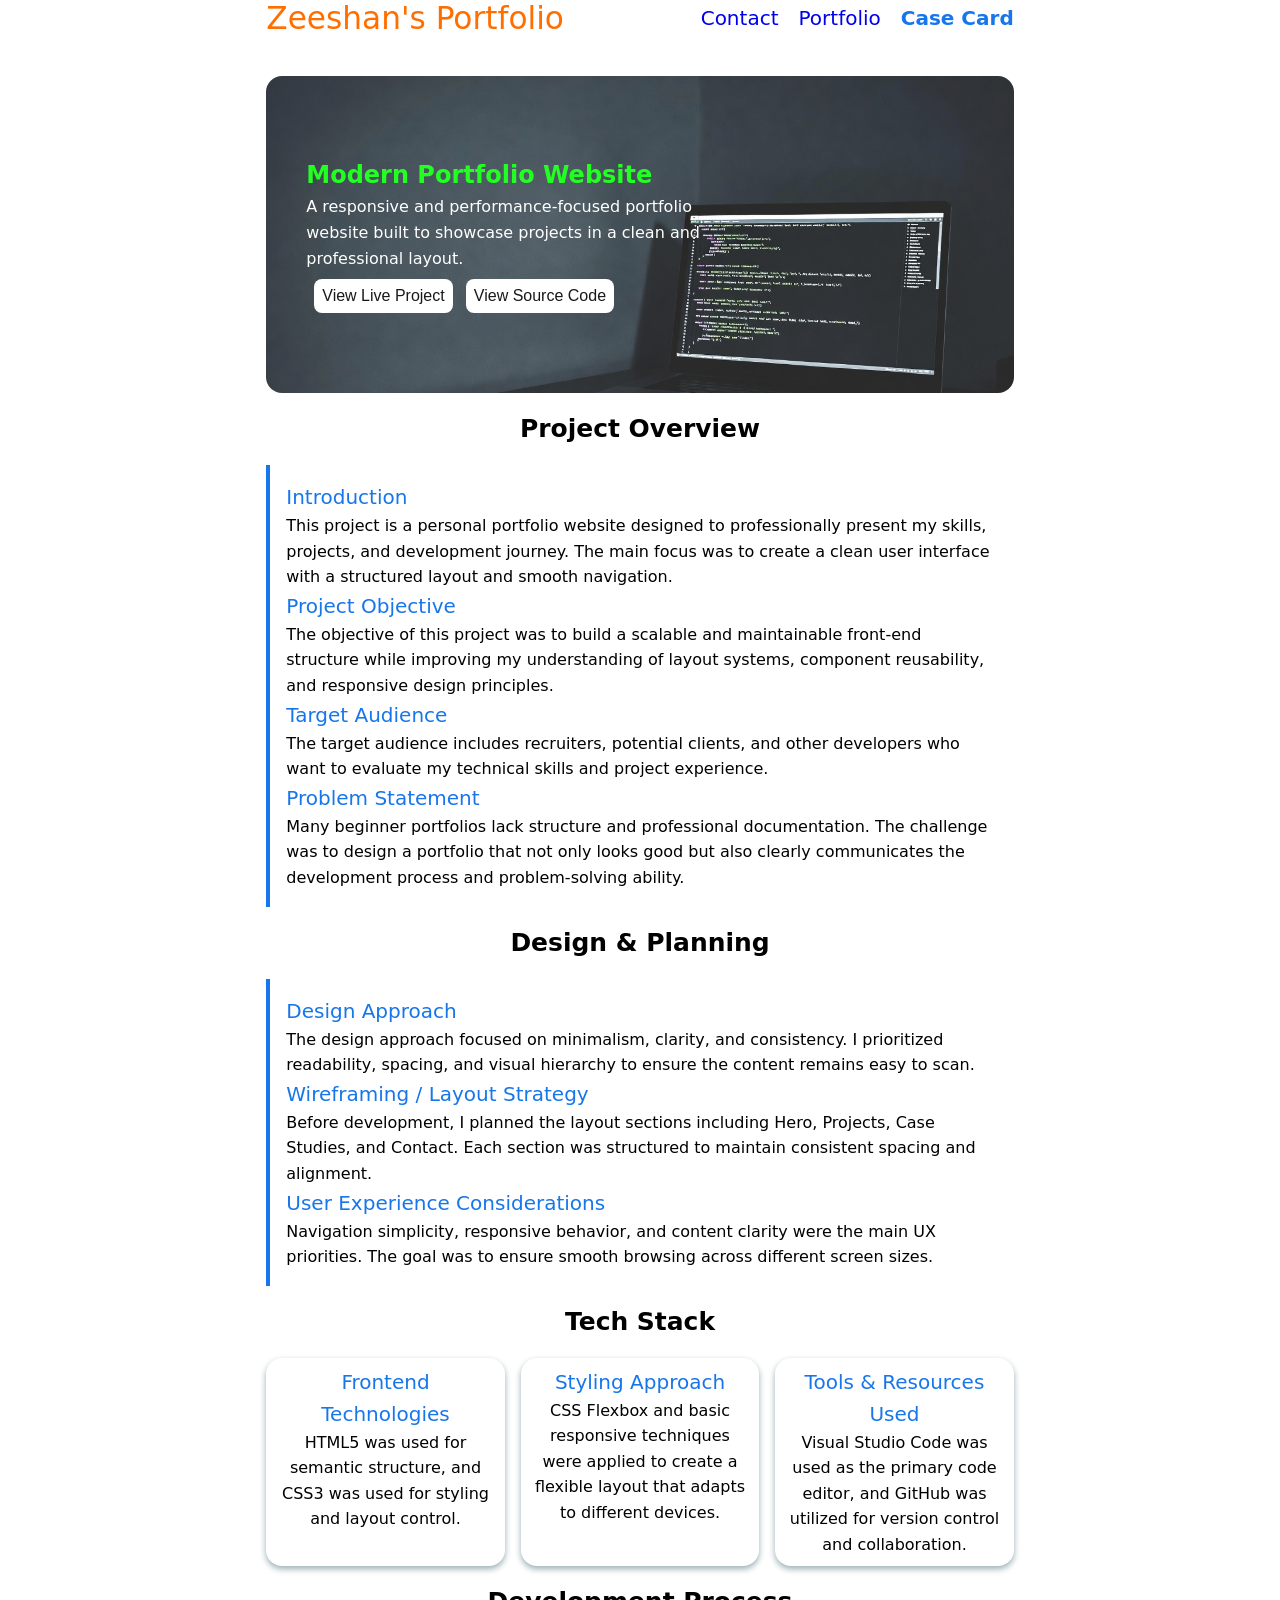
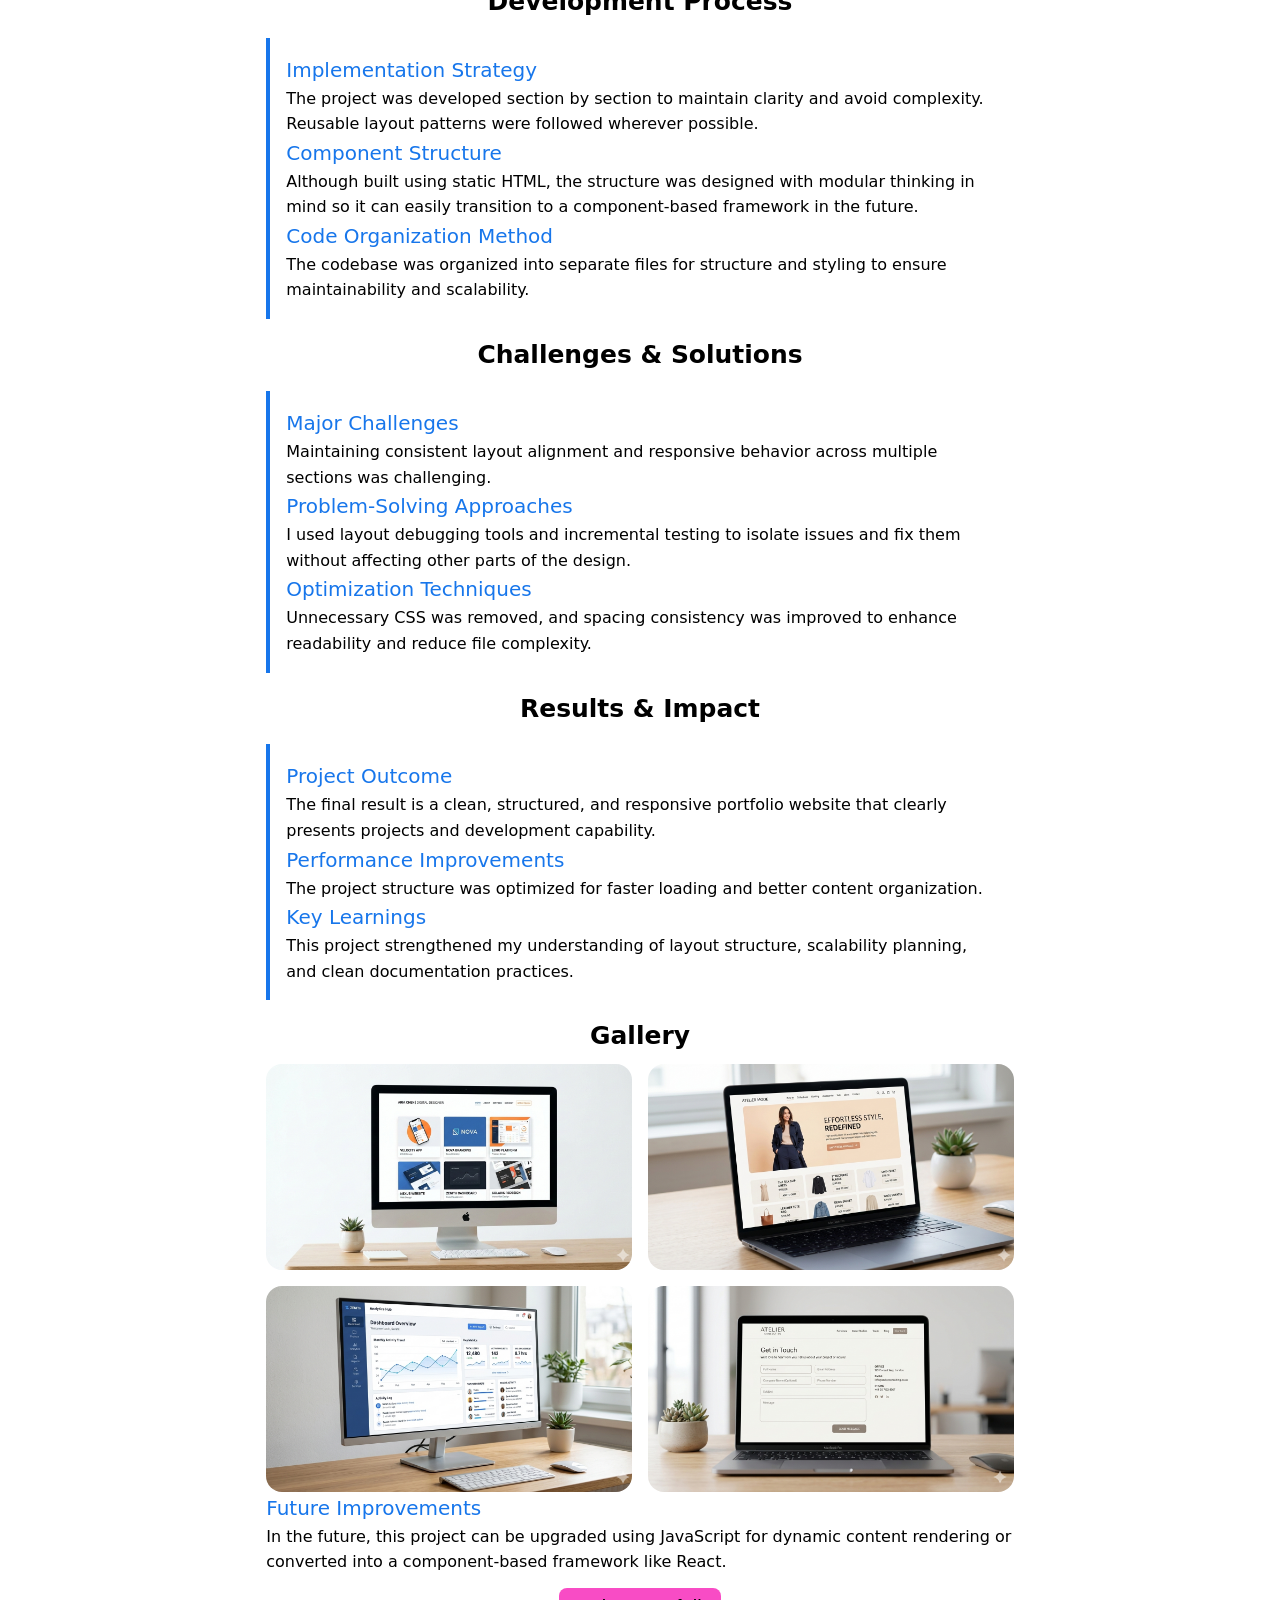
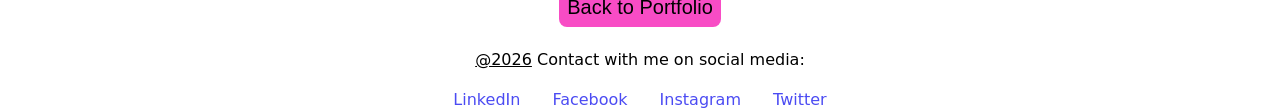
==== case-card.html @ 89364bf1 "Upload full project files" ====
<!DOCTYPE html>
<html lang="en">
    <head>
        <meta charset="UTF-8">
        <meta name="viewport" content="width=device-width, initial-scale=1.0">
        <title>Case Card</title>
        <link rel="stylesheet" href="style-sheet/globel.css">
        <link rel="stylesheet" href="style-sheet/case-card.css">
    </head>
    <body>
        
        <header class="main-header">
            <div class="main-header-container">
                <a href="index.html" class="logo">Zeeshan's Portfolio</a>
                <nav class="nav-list" role="navigation">
                    <ul>
                    <li><a href="contact.html">Contact</a></li>
                    <li><a href="portfolio.html">Portfolio</a></li>
                    <li><a href="case-card.html" class="active">Case Card</a></li>
                    </ul>
                </nav>
            </div>
        </header>
        <main class="main-content-for-case-card">
            <section class="hero-section">
          <div class="hero-image-container">
                <h1 class="hero-title">Modern Portfolio Website</h1>
                <p class="hero-description">A responsive and performance-focused portfolio website built to showcase projects in a clean and professional layout.</p>
            <button class="btn" aria-label="live project viewing button">View Live Project</button>
            <button class="btn" aria-label="code viewing button">View Source Code</button>
          </div>
        </section>

        <h2 class="section-title">Project Overview</h2>
        <section class="project-overview">
            <div class="project-details">
            <h3>Introduction</h3>
            <p>This project is a personal portfolio website designed to professionally present my skills, projects, and development journey. The main focus was to create a clean user interface with a structured layout and smooth navigation.</p>
            </div>
            <div class="project-details">
                <h3>Project Objective</h3>
                <p>The objective of this project was to build a scalable and maintainable front-end structure while improving my understanding of layout systems, component reusability, and responsive design principles.</p>
            </div>
            <div class="project-details">
                <h3>Target Audience</h3>
                <p>The target audience includes recruiters, potential clients, and other developers who want to evaluate my technical skills and project experience.</p>
            </div>
            <div class="project-details">
                <h3>Problem Statement</h3>
                <p>Many beginner portfolios lack structure and professional documentation. The challenge was to design a portfolio that not only looks good but also clearly communicates the development process and problem-solving ability.</p>
            </div>
        </section>

        <h2 class="section-title">Design & Planning</h2>
        <section class="project-details-section">
            <div class="project-details">
            <h3>Design Approach</h3>
            <p>The design approach focused on minimalism, clarity, and consistency. I prioritized readability, spacing, and visual hierarchy to ensure the content remains easy to scan.</p>
            </div>
            <div class="project-details">
                <h3>Wireframing / Layout Strategy</h3>
                <p>Before development, I planned the layout sections including Hero, Projects, Case Studies, and Contact. Each section was structured to maintain consistent spacing and alignment.</p>
            </div>
            <div class="project-details">
                <h3>User Experience Considerations</h3>
                <p>Navigation simplicity, responsive behavior, and content clarity were the main UX priorities. The goal was to ensure smooth browsing across different screen sizes.</p>
            </div>
        </section>
    
        <h2 class="section-title">Tech Stack</h2>
        <section class="skills-section">
            <div class="skills-card-container">
                <div class="skills-card">
                    <h3>Frontend Technologies</h3>
                    <p>HTML5 was used for semantic structure, and CSS3 was used for styling and layout control.</p>
                </div>
                <div class="skills-card">
                    <h3>Styling Approach</h3>
                    <p>CSS Flexbox and basic responsive techniques were applied to create a flexible layout that adapts to different devices.</p>
                </div>
                <div class="skills-card">
                    <h3>Tools & Resources Used</h3>
                    <p>Visual Studio Code was used as the primary code editor, and GitHub was utilized for version control and collaboration.</p>
                </div>
            </div>
        </section>

        <h2 class="section-title">Development Process</h2>
        <section class="development-process">
            <div class="development-process-container">
            <h3>Implementation Strategy</h3>
            <p>The project was developed section by section to maintain clarity and avoid complexity. Reusable layout patterns were followed wherever possible.</p>
            </div>

            <div class="development-process-container">
                <h3>Component Structure</h3>
                <p>Although built using static HTML, the structure was designed with modular thinking in mind so it can easily transition to a component-based framework in the future.</p>
            </div>
        
            <div class="development-process-container">
                <h3>Code Organization Method</h3>
                <p>The codebase was organized into separate files for structure and styling to ensure maintainability and scalability.</p>
            </div>
        </section>

        <h2 class="section-title">Challenges & Solutions</h2>
        <section class="challenges-solutions">
            <div class="problems-and-solutions-container">
            <h3>Major Challenges</h3>
            <p>Maintaining consistent layout alignment and responsive behavior across multiple sections was challenging.</p>
            </div>
            <div class="problems-and-solutions-container">
                <h3>Problem-Solving Approaches</h3>
                <p>I used layout debugging tools and incremental testing to isolate issues and fix them without affecting other parts of the design.</p>
            </div>
            <div class="problems-and-solutions-container">
                <h3>Optimization Techniques</h3>
                <p>Unnecessary CSS was removed, and spacing consistency was improved to enhance readability and reduce file complexity.</p>
            </div>
        </section>

        <h2 class="section-title">Results & Impact</h2>
        <section class="results-impact">
            <div class="results-reflections-container">
                <h3>Project Outcome</h3>
                <p>The final result is a clean, structured, and responsive portfolio website that clearly presents projects and development capability.</p>
            </div>
            <div class="results-reflections-container">
                <h3>Performance Improvements</h3>
                <p>The project structure was optimized for faster loading and better content organization.</p>
            </div>
            <div class="results-reflections-container">
                <h3>Key Learnings</h3>
                <p>This project strengthened my understanding of layout structure, scalability planning, and clean documentation practices.</p>
            </div>
        </section>
        <section class="gallery-section">
            <h2 class="section-title">Gallery</h2>
            <div class="gallery-container">
                <img class="gallery-image" src="images/first-card.png" alt="screenshot of the project"  decoding="async" loading="lazy">
                <img class="gallery-image" src="images/second-card.png" alt="screenshot of the project"  decoding="async" loading="lazy">
                <img class="gallery-image" src="images/third-card.png" alt="screenshot of the project" decoding="async" loading="lazy">
                <img class="gallery-image" src="images/fourth-card.png" alt="screenshot of the project" decoding="async" loading="lazy">
            </div>
        </section>
        <section>
            <div class="future-improvements">
            <h3>Future Improvements</h3>
            <p>In the future, this project can be upgraded using JavaScript for dynamic content rendering or converted into a component-based framework like React.</p>
            <button class="btn btn--highlight-secondary btn__position" aria-label="button for going to top">Back to Portfolio</button>
        </section>

        </main>
        <footer class="page-footer page-footer__basic">
            <span class="footer-detail"><u>@2026</u> Contact with me on social media:</span>
            <div class="social-links">
            <a href="https://www.linkedin.com/in/zeeshan-ali-9a0b4b1b5/" target="_blank" rel="noopener noreferrer">LinkedIn</a>
             <a href="https://www.facebook.com/zeeshan.ali.568/" target="_blank" rel="noopener noreferrer">Facebook</a>
              <a href="https://www.instagram.com/zeeshan_ali_47/" target="_blank" rel="noopener noreferrer">Instagram</a>
               <a href="https://www.twitter.com/zeeshan_ali_47/" target="_blank" rel="noopener noreferrer">Twitter</a>
            </div>
        </footer>
    </body>
</html>
---- style-sheet/globel.css ----
* {
    margin: 0;
    padding: 0;
    box-sizing: border-box;
}
:root {
    --text-sm: 1.0rem;
    --text-md: 1.25rem;
    --text-lg: 1.56rem;
    --text-xl: 1.95rem;

    --radius-medium: 1rem;

    --space-sm: 0.5rem;
    --space-md: 1.0rem;
    --space-lg: 2.0rem;
    --space-xl: 3.0rem;
    --space-xxl:3.5rem;

    --primary-color: rgb(23, 118, 235);
    --secondary-color: rgb(154, 174, 181);
    --danger-color: rgb(0, 0, 0);
    --strand-color:rgb(239, 241, 241);
}
body {
    font-family: system-ui, -apple-system, BlinkMacSystemFont, 'Segoe UI',
     Roboto, Oxygen, Ubuntu, Cantarell, 'Open Sans', 'Helvetica Neue', sans-serif;
     color: rgb(0, 0, 0);
     background-color: white;
}

.skip-link-btn {
    position: absolute;
    top: 0;
    left: 0;
    z-index: 1000;
    padding: var(--space-sm);
    background-color: rgb(175, 248, 167);
    border-radius: var(--radius-medium);
    text-decoration: none;
    transform: translateY(-100%);
    transition: all 300ms ease;
    
}
.skip-link-btn:focus {
    transform: translate(0);
    outline: 1px solid black;
    outline-offset: 2px;
}
.page-footer__basic {
      max-width: 75ch;
    margin-inline: auto;
    line-height: 1.5;
}
.main-header {
    max-width: 75ch;
    margin-inline: auto;
}
.main-header-container {
    display: flex;
    justify-content: space-between;
    align-items: center;
    padding: 0 var(--space-sm);
}
.logo {
    font-size: var(--text-xl);
    color: rgb(255, 111, 0);
    text-decoration: none;
}
.nav-list ul {
    display: flex;
    justify-content: space-between;
    gap: 20px;
    list-style: none;
}
.nav-list a {
    text-decoration: none;
    font-size: var(--text-md);
    transition: all 300ms ease;
}
.nav-list a.active {
font-weight: bold;    
color: var(--primary-color);
}
.footer-detail {
    text-align: center;
    font-size: var(--text-sm);
    align-items: center;
    display: block;
    margin-bottom: var(--space-md); 
}
.social-links {
    display: flex;
    text-decoration: none;
    opacity: 0.7;
    flex-wrap: wrap;
    gap: var(--space-lg);
    align-items: center;
    justify-content: center;
}
.social-links a {
    text-decoration: none;
}
---- style-sheet/case-card.css ----
.main-content-for-case-card {
    max-width: 75ch;
    margin-inline: auto;
    min-height: 800px;
    padding: var(--space-sm) var(--space-sm);
    line-height: 1.6;
}
.hero-section {
    background-image: url('../images/laptopimage.jpg');
    background-size: cover;
    margin-top: var(--space-lg);
    background-position: center;
    padding: 80px 40px;
    opacity: 0.9;
    color: white;
    border-radius: 1rem;
}
.hero-title {
    font-weight: 700;
    color: rgb(12, 255, 12);
}

.hero-image-container {
    max-width: 40ch;
    line-height: 1.6;
    margin-inline: 0 auto;
}

.btn {
     background-color: rgb(255, 255, 255);
     color: rgb(0, 0, 0);
     font-size: var(--text-sm);
    cursor: pointer;
    transition: all 300ms ease;
    border: none;
    padding: var(--space-sm);
    border-radius: 0.5rem;
    margin-left: var(--space-sm);
    margin-top: var(--space-sm);
}
.btn--highlight {
    background-color: rgb(166, 231, 245);
}
.btn--highlight-secondary {
    background-color: rgb(248, 76, 197);           
}
.btn:hover {
    background-color: rgb(38, 200, 245);
    transform: translateY(-3px);
    box-shadow: 0 4px 8px var(--secondary-color);
}
.btn__position {
    font-size: var(--text-md);
    display: block;
    align-items: center;
    margin: 0.8rem auto;
}
.btn:active {
    transform: translateY(-1px);
    background-color: black;
    color: white;
}
.project-overview, .project-details-section, .development-process, .challenges-solutions, .results-impact {
    margin-top: var(--space-md);
    border-left: 4px solid var(--primary-color);
    padding: var(--space-md);
}
.section-title {
    margin-top: var(--space-md);
    text-align: center;
    font-size: var(--text-lg);
    margin-bottom: var(--space-sm);
    font-weight: 600;
}
h3 {
    font-size: var(--text-md);
    color: var(--primary-color);
    font-weight: 500;
}
p {
    font-size: var(--text-sm);
}
.skills-section {
    margin-top: var(--space-md);
}
.skills-card-container {
    display: grid;
    grid-template-columns: repeat(auto-fit, minmax(200px, 1fr));
    gap: var(--space-md);
}
.skills-card {
    text-align: center;
    padding: var(--space-sm);
    border-radius: var(--radius-medium);
    box-shadow:0 3px 6px var(--secondary-color);
    transition: all 300ms ease-in-out;
    cursor: cell;

}
.skills-card:hover {
    background-color: rgb(58, 57, 57);
    color: var(--strand-color);
    box-shadow: 0 6px 10px rgb(121, 126, 159);
    transform: translateY(-5px);
}


.gallery-container {
    display: grid;
    grid-template-columns: repeat(auto-fit, minmax(250px, 1fr));
    gap: var(--space-md);
}
.gallery-image {
    display: block;
    width: 100%;
    object-fit: cover;
    aspect-ratio: 16/9;
    border-radius: var(--radius-medium);
    transition: all ease-in-out 300ms;
    cursor: pointer;
}
.gallery-image:hover {
    box-shadow: 0 5px 10px rgb(80, 104, 43);
    transform: translateY(-3px);
}
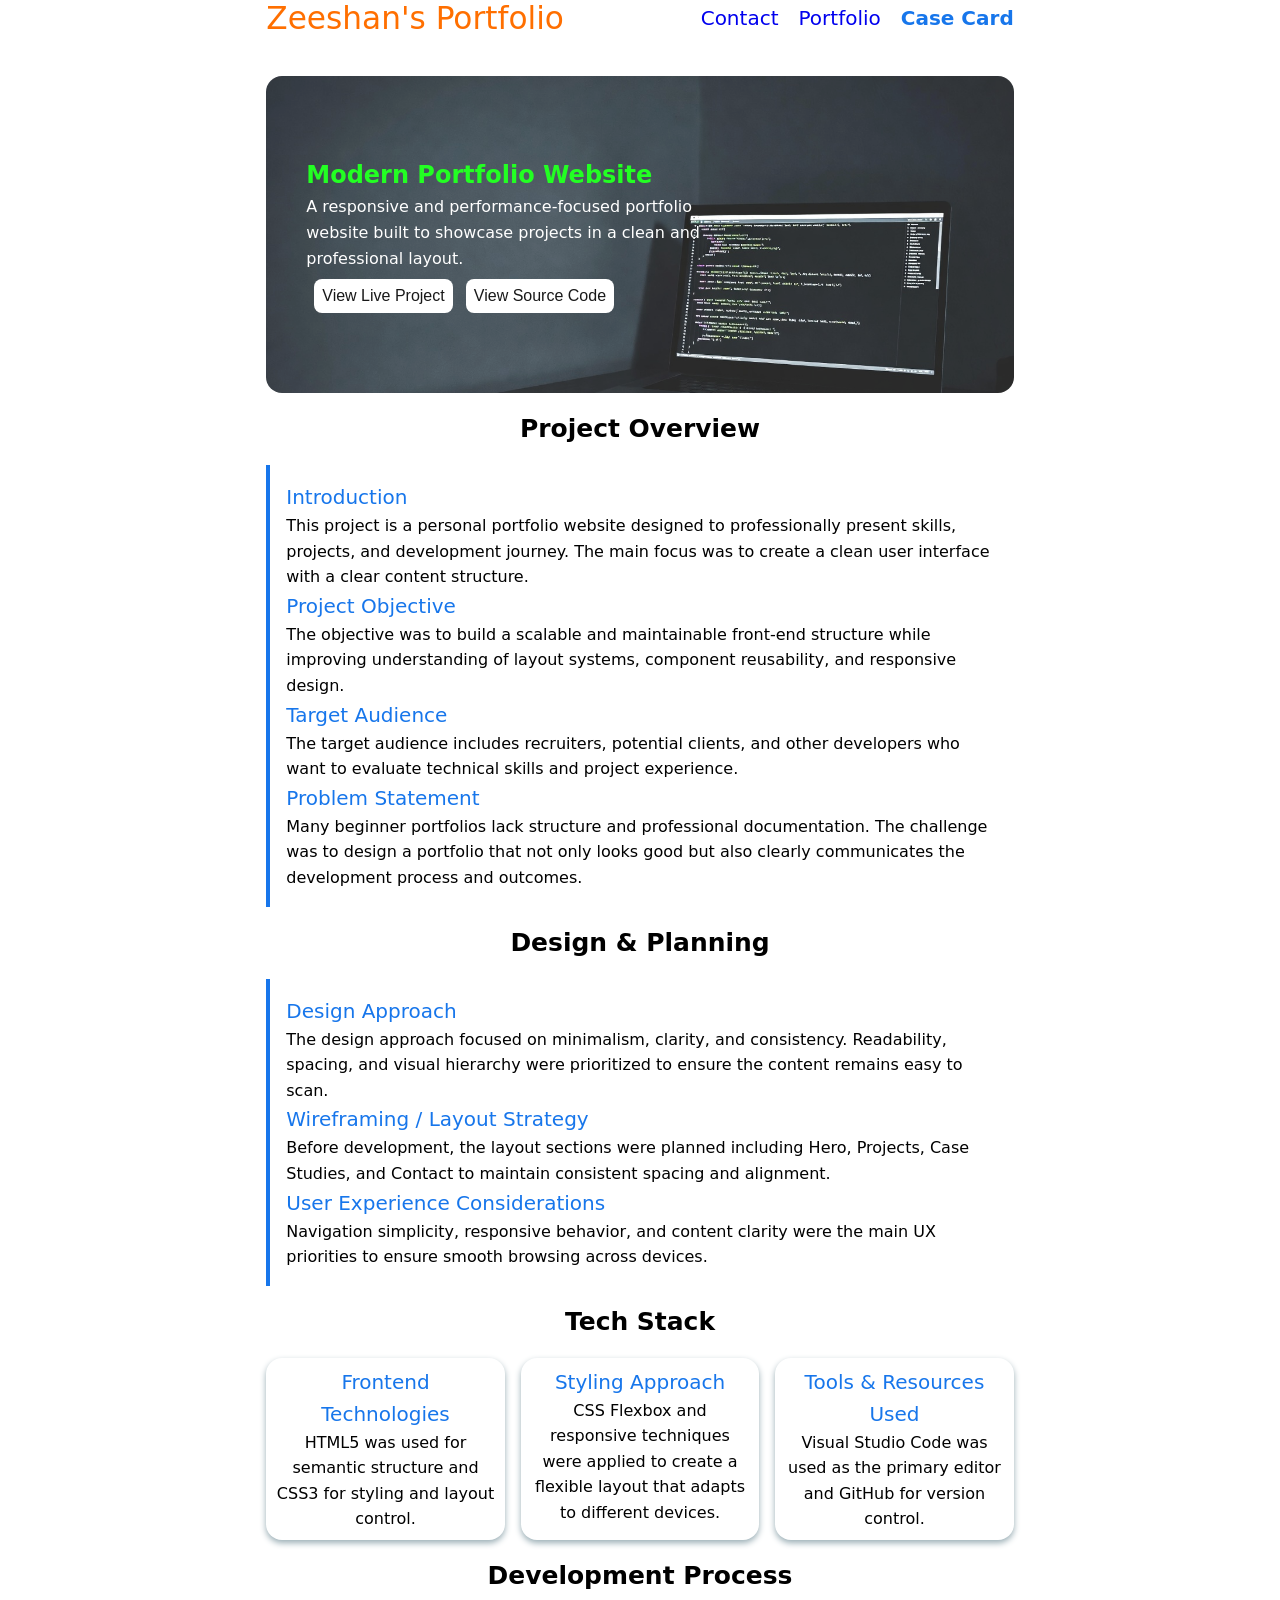
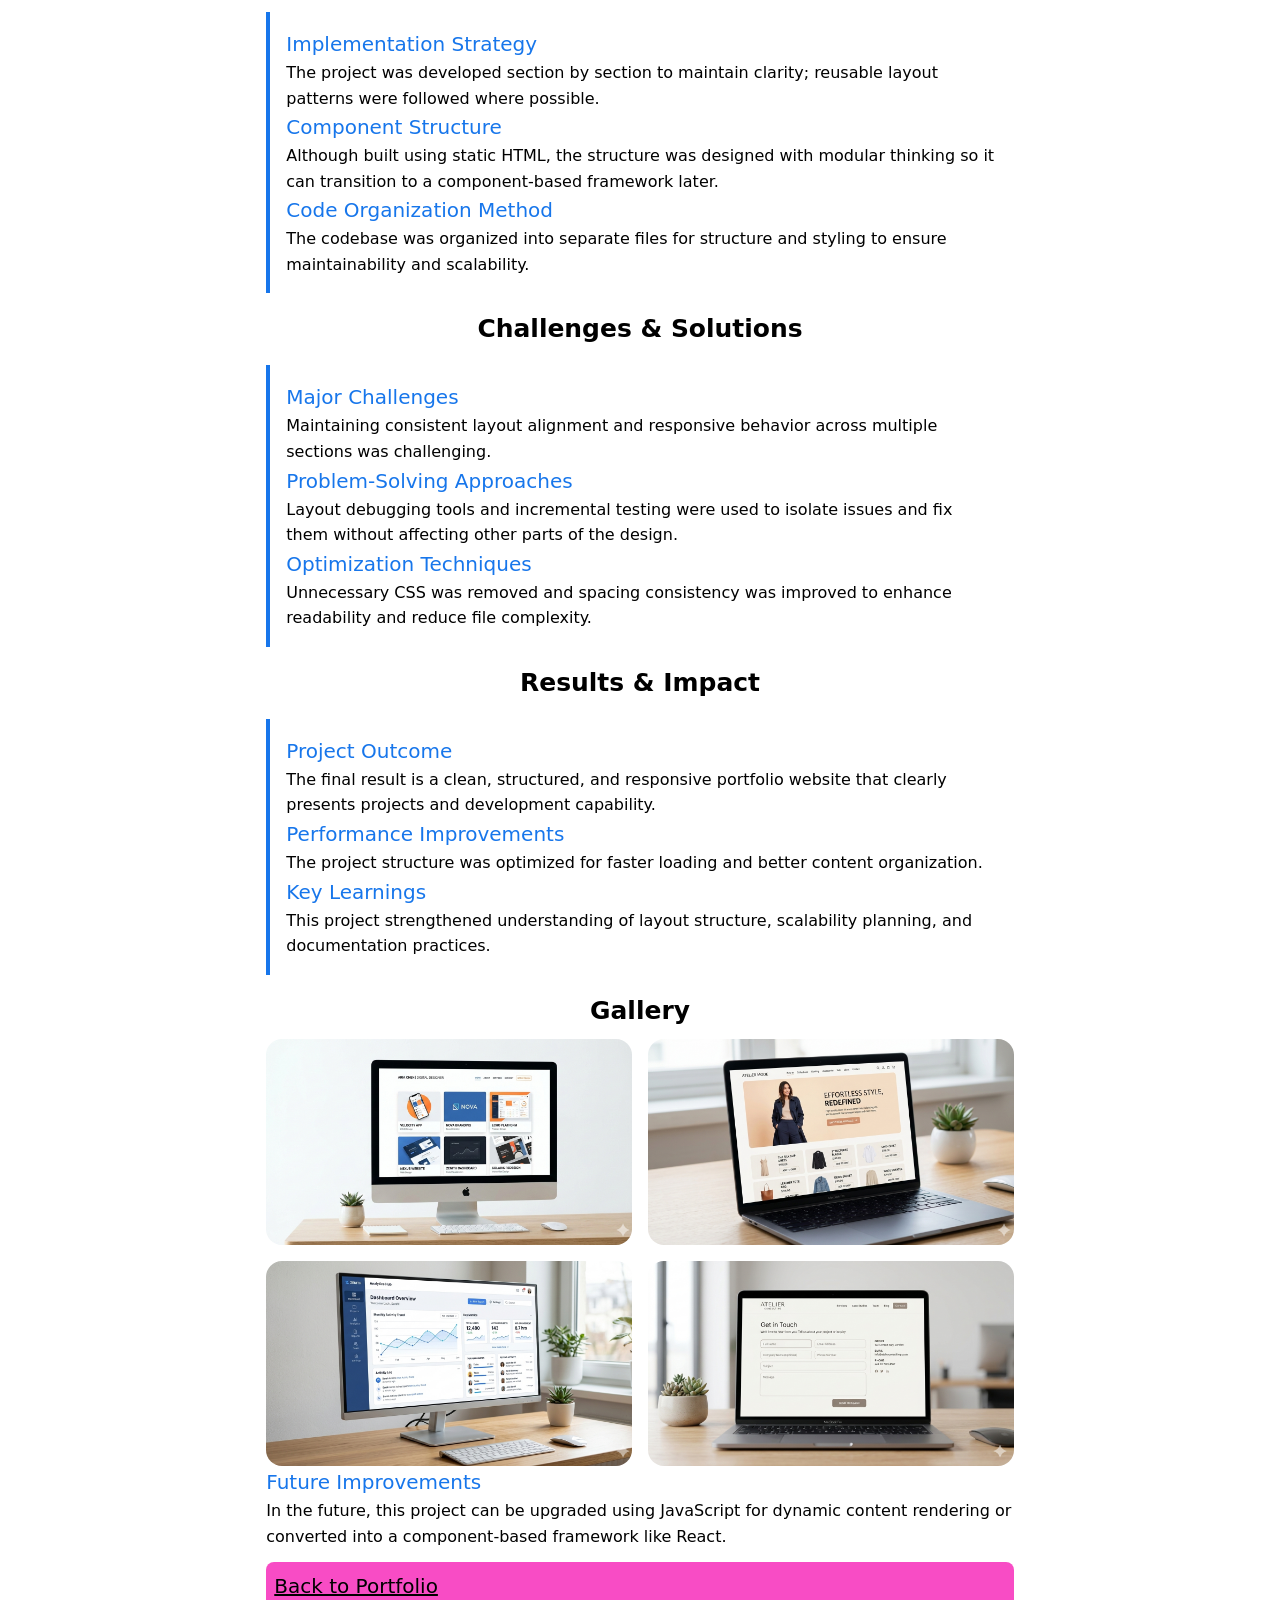
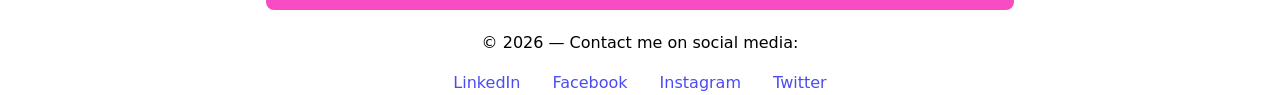
==== commit d4cc4d73: "Fix HTML markup, accessibility, typos, and links; add skip links and update README; prepare for publ" ====
--- a/case-card.html
+++ b/case-card.html
@@ -3,31 +3,31 @@
     <head>
         <meta charset="UTF-8">
         <meta name="viewport" content="width=device-width, initial-scale=1.0">
-        <title>Case Card</title>
+        <title>Case Study — Modern Portfolio</title>
         <link rel="stylesheet" href="style-sheet/globel.css">
         <link rel="stylesheet" href="style-sheet/case-card.css">
     </head>
     <body>
-        
+        <a class="skip-link-btn" href="#main-content">Skip to main content</a>
         <header class="main-header">
             <div class="main-header-container">
                 <a href="index.html" class="logo">Zeeshan's Portfolio</a>
-                <nav class="nav-list" role="navigation">
+                <nav class="nav-list" role="navigation" aria-label="Main navigation">
                     <ul>
                     <li><a href="contact.html">Contact</a></li>
-                    <li><a href="portfolio.html">Portfolio</a></li>
+                    <li><a href="index.html">Portfolio</a></li>
                     <li><a href="case-card.html" class="active">Case Card</a></li>
                     </ul>
                 </nav>
             </div>
         </header>
-        <main class="main-content-for-case-card">
+        <main id="main-content" class="main-content-for-case-card">
             <section class="hero-section">
           <div class="hero-image-container">
                 <h1 class="hero-title">Modern Portfolio Website</h1>
                 <p class="hero-description">A responsive and performance-focused portfolio website built to showcase projects in a clean and professional layout.</p>
-            <button class="btn" aria-label="live project viewing button">View Live Project</button>
-            <button class="btn" aria-label="code viewing button">View Source Code</button>
+            <button class="btn" aria-label="View live project">View Live Project</button>
+            <button class="btn" aria-label="View source code">View Source Code</button>
           </div>
         </section>
 
@@ -35,19 +35,19 @@
         <section class="project-overview">
             <div class="project-details">
             <h3>Introduction</h3>
-            <p>This project is a personal portfolio website designed to professionally present my skills, projects, and development journey. The main focus was to create a clean user interface with a structured layout and smooth navigation.</p>
+            <p>This project is a personal portfolio website designed to professionally present skills, projects, and development journey. The main focus was to create a clean user interface with a clear content structure.</p>
             </div>
             <div class="project-details">
                 <h3>Project Objective</h3>
-                <p>The objective of this project was to build a scalable and maintainable front-end structure while improving my understanding of layout systems, component reusability, and responsive design principles.</p>
+                <p>The objective was to build a scalable and maintainable front-end structure while improving understanding of layout systems, component reusability, and responsive design.</p>
             </div>
             <div class="project-details">
                 <h3>Target Audience</h3>
-                <p>The target audience includes recruiters, potential clients, and other developers who want to evaluate my technical skills and project experience.</p>
+                <p>The target audience includes recruiters, potential clients, and other developers who want to evaluate technical skills and project experience.</p>
             </div>
             <div class="project-details">
                 <h3>Problem Statement</h3>
-                <p>Many beginner portfolios lack structure and professional documentation. The challenge was to design a portfolio that not only looks good but also clearly communicates the development process and problem-solving ability.</p>
+                <p>Many beginner portfolios lack structure and professional documentation. The challenge was to design a portfolio that not only looks good but also clearly communicates the development process and outcomes.</p>
             </div>
         </section>
 
@@ -55,15 +55,15 @@
         <section class="project-details-section">
             <div class="project-details">
             <h3>Design Approach</h3>
-            <p>The design approach focused on minimalism, clarity, and consistency. I prioritized readability, spacing, and visual hierarchy to ensure the content remains easy to scan.</p>
+            <p>The design approach focused on minimalism, clarity, and consistency. Readability, spacing, and visual hierarchy were prioritized to ensure the content remains easy to scan.</p>
             </div>
             <div class="project-details">
                 <h3>Wireframing / Layout Strategy</h3>
-                <p>Before development, I planned the layout sections including Hero, Projects, Case Studies, and Contact. Each section was structured to maintain consistent spacing and alignment.</p>
+                <p>Before development, the layout sections were planned including Hero, Projects, Case Studies, and Contact to maintain consistent spacing and alignment.</p>
             </div>
             <div class="project-details">
                 <h3>User Experience Considerations</h3>
-                <p>Navigation simplicity, responsive behavior, and content clarity were the main UX priorities. The goal was to ensure smooth browsing across different screen sizes.</p>
+                <p>Navigation simplicity, responsive behavior, and content clarity were the main UX priorities to ensure smooth browsing across devices.</p>
             </div>
         </section>
     
@@ -72,15 +72,15 @@
             <div class="skills-card-container">
                 <div class="skills-card">
                     <h3>Frontend Technologies</h3>
-                    <p>HTML5 was used for semantic structure, and CSS3 was used for styling and layout control.</p>
+                    <p>HTML5 was used for semantic structure and CSS3 for styling and layout control.</p>
                 </div>
                 <div class="skills-card">
                     <h3>Styling Approach</h3>
-                    <p>CSS Flexbox and basic responsive techniques were applied to create a flexible layout that adapts to different devices.</p>
+                    <p>CSS Flexbox and responsive techniques were applied to create a flexible layout that adapts to different devices.</p>
                 </div>
                 <div class="skills-card">
                     <h3>Tools & Resources Used</h3>
-                    <p>Visual Studio Code was used as the primary code editor, and GitHub was utilized for version control and collaboration.</p>
+                    <p>Visual Studio Code was used as the primary editor and GitHub for version control.</p>
                 </div>
             </div>
         </section>
@@ -89,12 +89,12 @@
         <section class="development-process">
             <div class="development-process-container">
             <h3>Implementation Strategy</h3>
-            <p>The project was developed section by section to maintain clarity and avoid complexity. Reusable layout patterns were followed wherever possible.</p>
+            <p>The project was developed section by section to maintain clarity; reusable layout patterns were followed where possible.</p>
             </div>
 
             <div class="development-process-container">
                 <h3>Component Structure</h3>
-                <p>Although built using static HTML, the structure was designed with modular thinking in mind so it can easily transition to a component-based framework in the future.</p>
+                <p>Although built using static HTML, the structure was designed with modular thinking so it can transition to a component-based framework later.</p>
             </div>
         
             <div class="development-process-container">
@@ -111,11 +111,11 @@
             </div>
             <div class="problems-and-solutions-container">
                 <h3>Problem-Solving Approaches</h3>
-                <p>I used layout debugging tools and incremental testing to isolate issues and fix them without affecting other parts of the design.</p>
+                <p>Layout debugging tools and incremental testing were used to isolate issues and fix them without affecting other parts of the design.</p>
             </div>
             <div class="problems-and-solutions-container">
                 <h3>Optimization Techniques</h3>
-                <p>Unnecessary CSS was removed, and spacing consistency was improved to enhance readability and reduce file complexity.</p>
+                <p>Unnecessary CSS was removed and spacing consistency was improved to enhance readability and reduce file complexity.</p>
             </div>
         </section>
 
@@ -131,28 +131,28 @@
             </div>
             <div class="results-reflections-container">
                 <h3>Key Learnings</h3>
-                <p>This project strengthened my understanding of layout structure, scalability planning, and clean documentation practices.</p>
+                <p>This project strengthened understanding of layout structure, scalability planning, and documentation practices.</p>
             </div>
         </section>
         <section class="gallery-section">
             <h2 class="section-title">Gallery</h2>
             <div class="gallery-container">
-                <img class="gallery-image" src="images/first-card.png" alt="screenshot of the project"  decoding="async" loading="lazy">
-                <img class="gallery-image" src="images/second-card.png" alt="screenshot of the project"  decoding="async" loading="lazy">
-                <img class="gallery-image" src="images/third-card.png" alt="screenshot of the project" decoding="async" loading="lazy">
-                <img class="gallery-image" src="images/fourth-card.png" alt="screenshot of the project" decoding="async" loading="lazy">
+                <img class="gallery-image" src="images/first-card.png" alt="Project screenshot 1"  decoding="async" loading="lazy">
+                <img class="gallery-image" src="images/second-card.png" alt="Project screenshot 2"  decoding="async" loading="lazy">
+                <img class="gallery-image" src="images/third-card.png" alt="Project screenshot 3" decoding="async" loading="lazy">
+                <img class="gallery-image" src="images/fourth-card.png" alt="Project screenshot 4" decoding="async" loading="lazy">
             </div>
         </section>
         <section>
             <div class="future-improvements">
             <h3>Future Improvements</h3>
             <p>In the future, this project can be upgraded using JavaScript for dynamic content rendering or converted into a component-based framework like React.</p>
-            <button class="btn btn--highlight-secondary btn__position" aria-label="button for going to top">Back to Portfolio</button>
+            <a class="btn btn--highlight-secondary btn__position" href="index.html" aria-label="Back to portfolio">Back to Portfolio</a>
         </section>
 
         </main>
         <footer class="page-footer page-footer__basic">
-            <span class="footer-detail"><u>@2026</u> Contact with me on social media:</span>
+            <span class="footer-detail">© 2026 — Contact me on social media:</span>
             <div class="social-links">
             <a href="https://www.linkedin.com/in/zeeshan-ali-9a0b4b1b5/" target="_blank" rel="noopener noreferrer">LinkedIn</a>
              <a href="https://www.facebook.com/zeeshan.ali.568/" target="_blank" rel="noopener noreferrer">Facebook</a>
@@ -161,4 +161,4 @@
             </div>
         </footer>
     </body>
-</html>+</html>
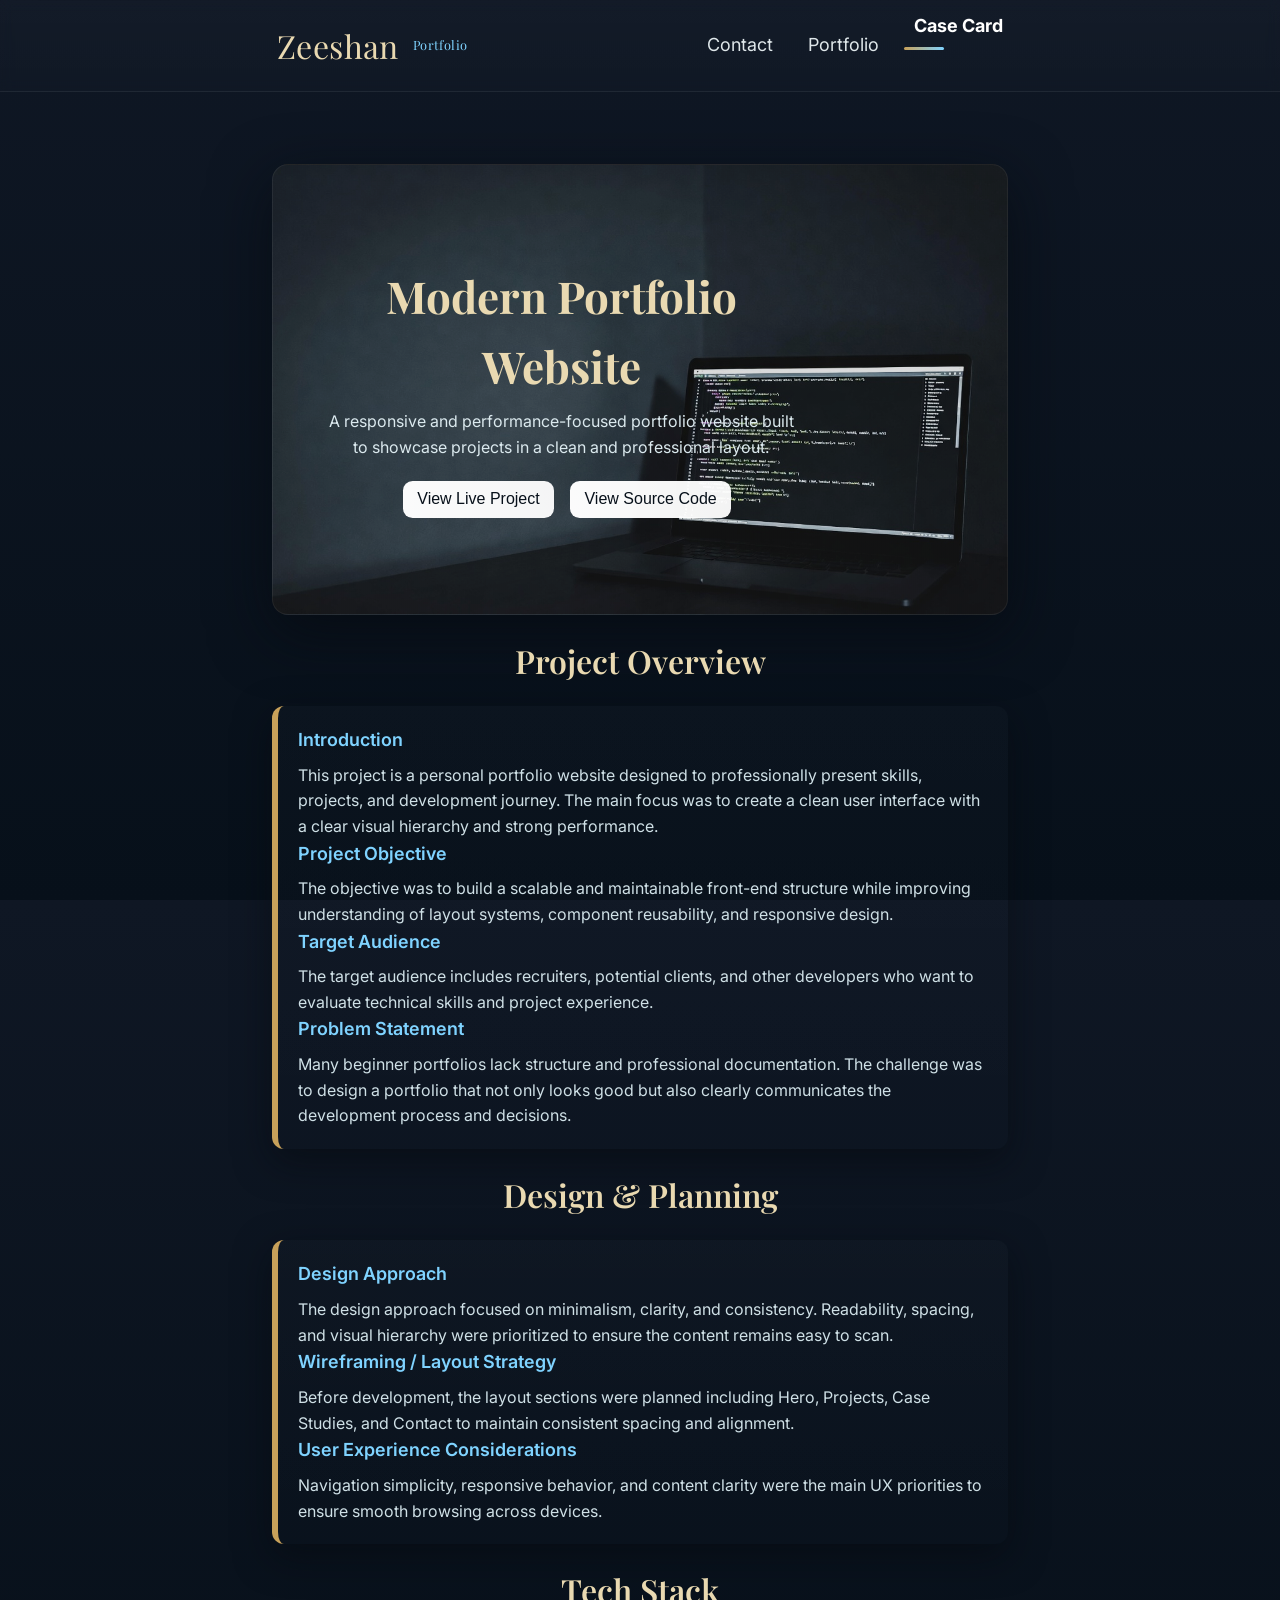
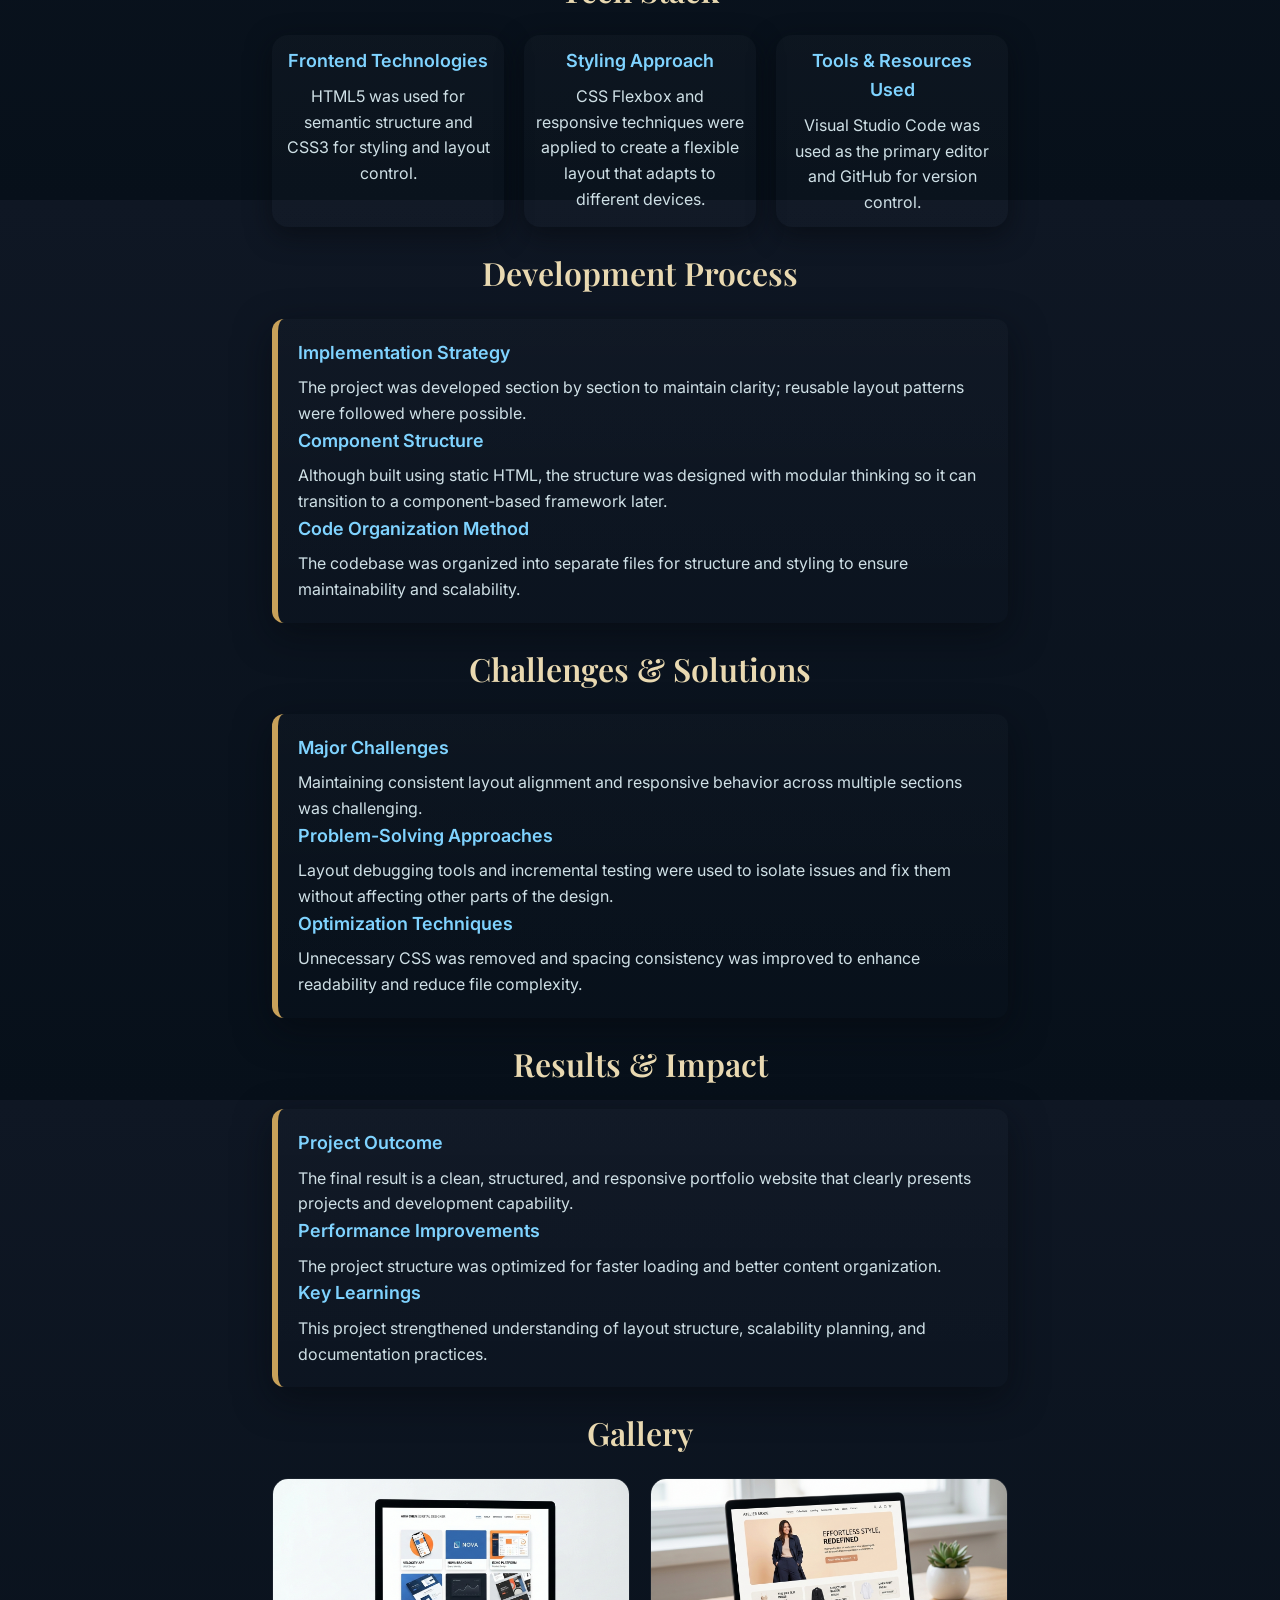
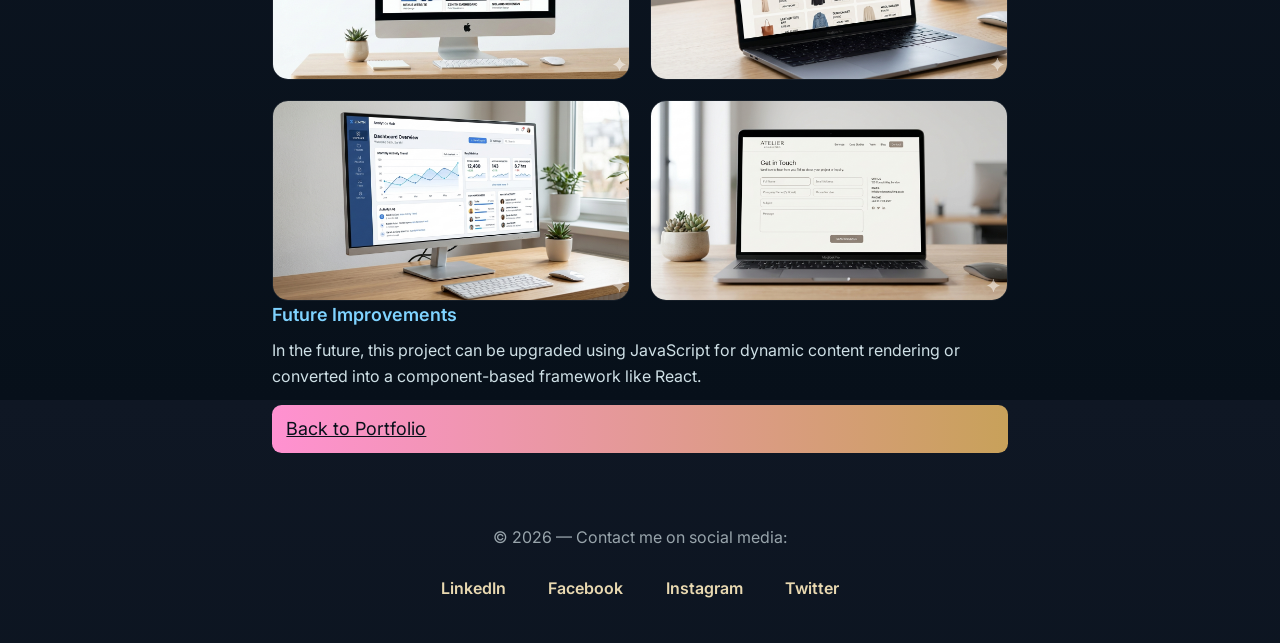
==== commit 82afe1de: "Merge luxury-redesign into main: apply luxury redesign across site (HTML + CSS)" ====
--- a/case-card.html
+++ b/case-card.html
@@ -1,164 +1,187 @@
 <!DOCTYPE html>
 <html lang="en">
-    <head>
-        <meta charset="UTF-8">
-        <meta name="viewport" content="width=device-width, initial-scale=1.0">
-        <title>Case Study — Modern Portfolio</title>
-        <link rel="stylesheet" href="style-sheet/globel.css">
-        <link rel="stylesheet" href="style-sheet/case-card.css">
-    </head>
-    <body>
-        <a class="skip-link-btn" href="#main-content">Skip to main content</a>
-        <header class="main-header">
-            <div class="main-header-container">
-                <a href="index.html" class="logo">Zeeshan's Portfolio</a>
-                <nav class="nav-list" role="navigation" aria-label="Main navigation">
-                    <ul>
-                    <li><a href="contact.html">Contact</a></li>
-                    <li><a href="index.html">Portfolio</a></li>
-                    <li><a href="case-card.html" class="active">Case Card</a></li>
-                    </ul>
-                </nav>
-            </div>
-        </header>
-        <main id="main-content" class="main-content-for-case-card">
-            <section class="hero-section">
-          <div class="hero-image-container">
-                <h1 class="hero-title">Modern Portfolio Website</h1>
-                <p class="hero-description">A responsive and performance-focused portfolio website built to showcase projects in a clean and professional layout.</p>
+  <head>
+    <meta charset="utf-8" />
+    <meta name="viewport" content="width=device-width,initial-scale=1" />
+    <title>Case Study — Modern Portfolio (Luxury)</title>
+
+    <link rel="preconnect" href="https://fonts.googleapis.com" />
+    <link rel="preconnect" href="https://fonts.gstatic.com" crossorigin />
+    <link href="https://fonts.googleapis.com/css2?family=Inter:wght@300;400;600;700&family=Playfair+Display:wght@500;700&display=swap" rel="stylesheet">
+
+    <link rel="stylesheet" href="style-sheet/globel.css">
+    <link rel="stylesheet" href="style-sheet/case-card.css">
+  </head>
+  <body>
+    <a class="skip-link-btn" href="#main-content">Skip to main content</a>
+
+    <header class="main-header">
+      <div class="main-header-container">
+        <a href="index.html" class="logo">Zeeshan<span style="font-size:0.8rem; color:var(--color-highlight); margin-left:6px;">Portfolio</span></a>
+        <nav class="nav-list" role="navigation" aria-label="Main navigation">
+          <ul>
+            <li><a href="contact.html">Contact</a></li>
+            <li><a href="index.html">Portfolio</a></li>
+            <li><a href="case-card.html" class="active">Case Card</a></li>
+          </ul>
+        </nav>
+      </div>
+    </header>
+
+    <main id="main-content" class="main-content-for-case-card container" role="main">
+      <section class="hero-section" aria-labelledby="project-heading">
+        <div class="hero-image-container">
+          <h1 id="project-heading" class="hero-title">Modern Portfolio Website</h1>
+          <p class="hero-description">A responsive and performance-focused portfolio website built to showcase projects in a clean and professional layout.</p>
+          <div>
             <button class="btn" aria-label="View live project">View Live Project</button>
             <button class="btn" aria-label="View source code">View Source Code</button>
           </div>
-        </section>
+        </div>
+      </section>
 
-        <h2 class="section-title">Project Overview</h2>
-        <section class="project-overview">
-            <div class="project-details">
-            <h3>Introduction</h3>
-            <p>This project is a personal portfolio website designed to professionally present skills, projects, and development journey. The main focus was to create a clean user interface with a clear content structure.</p>
-            </div>
-            <div class="project-details">
-                <h3>Project Objective</h3>
-                <p>The objective was to build a scalable and maintainable front-end structure while improving understanding of layout systems, component reusability, and responsive design.</p>
-            </div>
-            <div class="project-details">
-                <h3>Target Audience</h3>
-                <p>The target audience includes recruiters, potential clients, and other developers who want to evaluate technical skills and project experience.</p>
-            </div>
-            <div class="project-details">
-                <h3>Problem Statement</h3>
-                <p>Many beginner portfolios lack structure and professional documentation. The challenge was to design a portfolio that not only looks good but also clearly communicates the development process and outcomes.</p>
-            </div>
-        </section>
+      <h2 class="section-title">Project Overview</h2>
+      <section class="project-overview">
+        <div class="project-details">
+          <h3>Introduction</h3>
+          <p>This project is a personal portfolio website designed to professionally present skills, projects, and development journey. The main focus was to create a clean user interface with a clear visual hierarchy and strong performance.</p>
+        </div>
 
-        <h2 class="section-title">Design & Planning</h2>
-        <section class="project-details-section">
-            <div class="project-details">
-            <h3>Design Approach</h3>
-            <p>The design approach focused on minimalism, clarity, and consistency. Readability, spacing, and visual hierarchy were prioritized to ensure the content remains easy to scan.</p>
-            </div>
-            <div class="project-details">
-                <h3>Wireframing / Layout Strategy</h3>
-                <p>Before development, the layout sections were planned including Hero, Projects, Case Studies, and Contact to maintain consistent spacing and alignment.</p>
-            </div>
-            <div class="project-details">
-                <h3>User Experience Considerations</h3>
-                <p>Navigation simplicity, responsive behavior, and content clarity were the main UX priorities to ensure smooth browsing across devices.</p>
-            </div>
-        </section>
-    
-        <h2 class="section-title">Tech Stack</h2>
-        <section class="skills-section">
-            <div class="skills-card-container">
-                <div class="skills-card">
-                    <h3>Frontend Technologies</h3>
-                    <p>HTML5 was used for semantic structure and CSS3 for styling and layout control.</p>
-                </div>
-                <div class="skills-card">
-                    <h3>Styling Approach</h3>
-                    <p>CSS Flexbox and responsive techniques were applied to create a flexible layout that adapts to different devices.</p>
-                </div>
-                <div class="skills-card">
-                    <h3>Tools & Resources Used</h3>
-                    <p>Visual Studio Code was used as the primary editor and GitHub for version control.</p>
-                </div>
-            </div>
-        </section>
+        <div class="project-details">
+          <h3>Project Objective</h3>
+          <p>The objective was to build a scalable and maintainable front-end structure while improving understanding of layout systems, component reusability, and responsive design.</p>
+        </div>
 
-        <h2 class="section-title">Development Process</h2>
-        <section class="development-process">
-            <div class="development-process-container">
-            <h3>Implementation Strategy</h3>
-            <p>The project was developed section by section to maintain clarity; reusable layout patterns were followed where possible.</p>
-            </div>
+        <div class="project-details">
+          <h3>Target Audience</h3>
+          <p>The target audience includes recruiters, potential clients, and other developers who want to evaluate technical skills and project experience.</p>
+        </div>
 
-            <div class="development-process-container">
-                <h3>Component Structure</h3>
-                <p>Although built using static HTML, the structure was designed with modular thinking so it can transition to a component-based framework later.</p>
-            </div>
-        
-            <div class="development-process-container">
-                <h3>Code Organization Method</h3>
-                <p>The codebase was organized into separate files for structure and styling to ensure maintainability and scalability.</p>
-            </div>
-        </section>
+        <div class="project-details">
+          <h3>Problem Statement</h3>
+          <p>Many beginner portfolios lack structure and professional documentation. The challenge was to design a portfolio that not only looks good but also clearly communicates the development process and decisions.</p>
+        </div>
+      </section>
 
-        <h2 class="section-title">Challenges & Solutions</h2>
-        <section class="challenges-solutions">
-            <div class="problems-and-solutions-container">
-            <h3>Major Challenges</h3>
-            <p>Maintaining consistent layout alignment and responsive behavior across multiple sections was challenging.</p>
-            </div>
-            <div class="problems-and-solutions-container">
-                <h3>Problem-Solving Approaches</h3>
-                <p>Layout debugging tools and incremental testing were used to isolate issues and fix them without affecting other parts of the design.</p>
-            </div>
-            <div class="problems-and-solutions-container">
-                <h3>Optimization Techniques</h3>
-                <p>Unnecessary CSS was removed and spacing consistency was improved to enhance readability and reduce file complexity.</p>
-            </div>
-        </section>
+      <h2 class="section-title">Design & Planning</h2>
+      <section class="project-details-section">
+        <div class="project-details">
+          <h3>Design Approach</h3>
+          <p>The design approach focused on minimalism, clarity, and consistency. Readability, spacing, and visual hierarchy were prioritized to ensure the content remains easy to scan.</p>
+        </div>
 
-        <h2 class="section-title">Results & Impact</h2>
-        <section class="results-impact">
-            <div class="results-reflections-container">
-                <h3>Project Outcome</h3>
-                <p>The final result is a clean, structured, and responsive portfolio website that clearly presents projects and development capability.</p>
-            </div>
-            <div class="results-reflections-container">
-                <h3>Performance Improvements</h3>
-                <p>The project structure was optimized for faster loading and better content organization.</p>
-            </div>
-            <div class="results-reflections-container">
-                <h3>Key Learnings</h3>
-                <p>This project strengthened understanding of layout structure, scalability planning, and documentation practices.</p>
-            </div>
-        </section>
-        <section class="gallery-section">
-            <h2 class="section-title">Gallery</h2>
-            <div class="gallery-container">
-                <img class="gallery-image" src="images/first-card.png" alt="Project screenshot 1"  decoding="async" loading="lazy">
-                <img class="gallery-image" src="images/second-card.png" alt="Project screenshot 2"  decoding="async" loading="lazy">
-                <img class="gallery-image" src="images/third-card.png" alt="Project screenshot 3" decoding="async" loading="lazy">
-                <img class="gallery-image" src="images/fourth-card.png" alt="Project screenshot 4" decoding="async" loading="lazy">
-            </div>
-        </section>
-        <section>
-            <div class="future-improvements">
-            <h3>Future Improvements</h3>
-            <p>In the future, this project can be upgraded using JavaScript for dynamic content rendering or converted into a component-based framework like React.</p>
-            <a class="btn btn--highlight-secondary btn__position" href="index.html" aria-label="Back to portfolio">Back to Portfolio</a>
-        </section>
+        <div class="project-details">
+          <h3>Wireframing / Layout Strategy</h3>
+          <p>Before development, the layout sections were planned including Hero, Projects, Case Studies, and Contact to maintain consistent spacing and alignment.</p>
+        </div>
 
-        </main>
-        <footer class="page-footer page-footer__basic">
-            <span class="footer-detail">© 2026 — Contact me on social media:</span>
-            <div class="social-links">
-            <a href="https://www.linkedin.com/in/zeeshan-ali-9a0b4b1b5/" target="_blank" rel="noopener noreferrer">LinkedIn</a>
-             <a href="https://www.facebook.com/zeeshan.ali.568/" target="_blank" rel="noopener noreferrer">Facebook</a>
-              <a href="https://www.instagram.com/zeeshan_ali_47/" target="_blank" rel="noopener noreferrer">Instagram</a>
-               <a href="https://www.twitter.com/zeeshan_ali_47/" target="_blank" rel="noopener noreferrer">Twitter</a>
-            </div>
-        </footer>
-    </body>
+        <div class="project-details">
+          <h3>User Experience Considerations</h3>
+          <p>Navigation simplicity, responsive behavior, and content clarity were the main UX priorities to ensure smooth browsing across devices.</p>
+        </div>
+      </section>
+
+      <h2 class="section-title">Tech Stack</h2>
+      <section class="skills-section">
+        <div class="skills-card-container">
+          <div class="skills-card">
+            <h3>Frontend Technologies</h3>
+            <p>HTML5 was used for semantic structure and CSS3 for styling and layout control.</p>
+          </div>
+
+          <div class="skills-card">
+            <h3>Styling Approach</h3>
+            <p>CSS Flexbox and responsive techniques were applied to create a flexible layout that adapts to different devices.</p>
+          </div>
+
+          <div class="skills-card">
+            <h3>Tools & Resources Used</h3>
+            <p>Visual Studio Code was used as the primary editor and GitHub for version control.</p>
+          </div>
+        </div>
+      </section>
+
+      <h2 class="section-title">Development Process</h2>
+      <section class="development-process">
+        <div class="development-process-container">
+          <h3>Implementation Strategy</h3>
+          <p>The project was developed section by section to maintain clarity; reusable layout patterns were followed where possible.</p>
+        </div>
+
+        <div class="development-process-container">
+          <h3>Component Structure</h3>
+          <p>Although built using static HTML, the structure was designed with modular thinking so it can transition to a component-based framework later.</p>
+        </div>
+
+        <div class="development-process-container">
+          <h3>Code Organization Method</h3>
+          <p>The codebase was organized into separate files for structure and styling to ensure maintainability and scalability.</p>
+        </div>
+      </section>
+
+      <h2 class="section-title">Challenges & Solutions</h2>
+      <section class="challenges-solutions">
+        <div class="problems-and-solutions-container">
+          <h3>Major Challenges</h3>
+          <p>Maintaining consistent layout alignment and responsive behavior across multiple sections was challenging.</p>
+        </div>
+
+        <div class="problems-and-solutions-container">
+          <h3>Problem-Solving Approaches</h3>
+          <p>Layout debugging tools and incremental testing were used to isolate issues and fix them without affecting other parts of the design.</p>
+        </div>
+
+        <div class="problems-and-solutions-container">
+          <h3>Optimization Techniques</h3>
+          <p>Unnecessary CSS was removed and spacing consistency was improved to enhance readability and reduce file complexity.</p>
+        </div>
+      </section>
+
+      <h2 class="section-title">Results & Impact</h2>
+      <section class="results-impact">
+        <div class="results-reflections-container">
+          <h3>Project Outcome</h3>
+          <p>The final result is a clean, structured, and responsive portfolio website that clearly presents projects and development capability.</p>
+        </div>
+
+        <div class="results-reflections-container">
+          <h3>Performance Improvements</h3>
+          <p>The project structure was optimized for faster loading and better content organization.</p>
+        </div>
+
+        <div class="results-reflections-container">
+          <h3>Key Learnings</h3>
+          <p>This project strengthened understanding of layout structure, scalability planning, and documentation practices.</p>
+        </div>
+      </section>
+
+      <section class="gallery-section">
+        <h2 class="section-title">Gallery</h2>
+        <div class="gallery-container">
+          <img class="gallery-image" src="images/first-card.png" alt="Project screenshot 1" decoding="async" loading="lazy">
+          <img class="gallery-image" src="images/second-card.png" alt="Project screenshot 2" decoding="async" loading="lazy">
+          <img class="gallery-image" src="images/third-card.png" alt="Project screenshot 3" decoding="async" loading="lazy">
+          <img class="gallery-image" src="images/fourth-card.png" alt="Project screenshot 4" decoding="async" loading="lazy">
+        </div>
+      </section>
+
+      <section>
+        <div class="future-improvements">
+          <h3>Future Improvements</h3>
+          <p>In the future, this project can be upgraded using JavaScript for dynamic content rendering or converted into a component-based framework like React.</p>
+          <a class="btn btn--highlight-secondary btn__position" href="index.html" aria-label="Back to portfolio">Back to Portfolio</a>
+        </div>
+      </section>
+    </main>
+
+    <footer class="page-footer page-footer__basic">
+      <span class="footer-detail">© 2026 — Contact me on social media:</span>
+      <div class="social-links">
+        <a href="https://www.linkedin.com/in/zeeshan-ali-9a0b4b1b5/" target="_blank" rel="noopener noreferrer">LinkedIn</a>
+        <a href="https://www.facebook.com/zeeshan.ali.568/" target="_blank" rel="noopener noreferrer">Facebook</a>
+        <a href="https://www.instagram.com/zeeshan_ali_47/" target="_blank" rel="noopener noreferrer">Instagram</a>
+        <a href="https://www.twitter.com/zeeshan_ali_47/" target="_blank" rel="noopener noreferrer">Twitter</a>
+      </div>
+    </footer>
+  </body>
 </html>
--- a/style-sheet/globel.css
+++ b/style-sheet/globel.css
@@ -1,103 +1,192 @@
 * {
-    margin: 0;
-    padding: 0;
-    box-sizing: border-box;
+  margin: 0;
+  padding: 0;
+  box-sizing: border-box;
 }
+
 :root {
-    --text-sm: 1.0rem;
-    --text-md: 1.25rem;
-    --text-lg: 1.56rem;
-    --text-xl: 1.95rem;
+  --font-heading: 'Playfair Display', serif;
+  --font-body: 'Inter', system-ui, -apple-system, 'Segoe UI', Roboto, 'Helvetica Neue', Arial, sans-serif;
 
-    --radius-medium: 1rem;
+  --text-sm: 1rem;
+  --text-md: 1.125rem;
+  --text-lg: 1.5rem;
+  --text-xl: 2rem;
+  --text-xxl: 2.75rem;
 
-    --space-sm: 0.5rem;
-    --space-md: 1.0rem;
-    --space-lg: 2.0rem;
-    --space-xl: 3.0rem;
-    --space-xxl:3.5rem;
+  --radius-medium: 1rem;
+  --radius-pill: 999px;
 
-    --primary-color: rgb(23, 118, 235);
-    --secondary-color: rgb(154, 174, 181);
-    --danger-color: rgb(0, 0, 0);
-    --strand-color:rgb(239, 241, 241);
+  --space-xs: 0.25rem;
+  --space-sm: 0.75rem;
+  --space-md: 1.25rem;
+  --space-lg: 2.25rem;
+  --space-xl: 3.5rem;
+
+  --color-bg: #0f1724;
+  --color-surface: #0b1622;
+  --color-muted: #dfe7ea;
+  --color-accent: #c8a15a;
+  --color-accent-2: #e9d9b1;
+  --color-highlight: #7fd3ff;
+  --color-shadow: rgba(6, 10, 15, 0.6);
+
+  --glass-bg: rgba(255,255,255,0.03);
+  --glass-border: rgba(255,255,255,0.06);
+
+  --easing: cubic-bezier(.2,.9,.2,1);
 }
-body {
-    font-family: system-ui, -apple-system, BlinkMacSystemFont, 'Segoe UI',
-     Roboto, Oxygen, Ubuntu, Cantarell, 'Open Sans', 'Helvetica Neue', sans-serif;
-     color: rgb(0, 0, 0);
-     background-color: white;
+
+html, body {
+  height: 100%;
+  background: linear-gradient(180deg, var(--color-bg) 0%, #07101a 100%);
+  color: var(--color-muted);
+  font-family: var(--font-body);
+  -webkit-font-smoothing: antialiased;
+  -moz-osx-font-smoothing: grayscale;
+  line-height: 1.6;
+}
+
+.container {
+  max-width: 75ch;
+  margin-inline: auto;
+  padding: 0 var(--space-sm);
 }
 
 .skip-link-btn {
-    position: absolute;
-    top: 0;
-    left: 0;
-    z-index: 1000;
-    padding: var(--space-sm);
-    background-color: rgb(175, 248, 167);
-    border-radius: var(--radius-medium);
-    text-decoration: none;
-    transform: translateY(-100%);
-    transition: all 300ms ease;
-    
+  position: absolute;
+  top: 1rem;
+  left: 1rem;
+  z-index: 1000;
+  padding: 0.5rem 0.75rem;
+  background: linear-gradient(90deg, var(--color-accent), var(--color-accent-2));
+  color: #07101a;
+  border-radius: var(--radius-medium);
+  text-decoration: none;
+  transform: translateY(-200%);
+  transition: transform 280ms var(--easing), box-shadow 280ms var(--easing);
+  box-shadow: 0 6px 18px rgba(8,10,12,0.45);
 }
+
 .skip-link-btn:focus {
-    transform: translate(0);
-    outline: 1px solid black;
-    outline-offset: 2px;
+  transform: translateY(0);
+  outline: 3px solid rgba(255,255,255,0.06);
+  outline-offset: 4px;
 }
+
+.main-header {
+  backdrop-filter: blur(6px);
+  background: linear-gradient(180deg, rgba(255,255,255,0.02), rgba(255,255,255,0.01));
+  border-bottom: 1px solid var(--glass-border);
+  position: sticky;
+  top: 0;
+  z-index: 800;
+}
+
+.main-header-container {
+  max-width: 75ch;
+  margin-inline: auto;
+  display: flex;
+  align-items: center;
+  justify-content: space-between;
+  padding: var(--space-sm) var(--space-sm);
+}
+
+.logo {
+  font-family: var(--font-heading);
+  font-size: var(--text-xl);
+  letter-spacing: 0.4px;
+  color: var(--color-accent-2);
+  text-decoration: none;
+  display: inline-flex;
+  align-items: center;
+  gap: 0.5rem;
+}
+
+.nav-list ul {
+  display: flex;
+  gap: 1rem;
+  list-style: none;
+  align-items: center;
+}
+
+.nav-list a {
+  color: var(--color-muted);
+  font-size: var(--text-md);
+  text-decoration: none;
+  padding: 0.4rem 0.6rem;
+  border-radius: 8px;
+  transition: all 240ms var(--easing);
+  position: relative;
+}
+
+.nav-list a:hover,
+.nav-list a:focus {
+  color: white;
+  transform: translateY(-2px);
+  box-shadow: 0 6px 18px rgba(0,0,0,0.6), 0 0 12px rgba(127,211,255,0.06);
+}
+
+.nav-list a.active {
+  color: white;
+  font-weight: 700;
+}
+
+.nav-list a.active::after {
+  content: "";
+  display: block;
+  height: 3px;
+  width: 40%;
+  background: linear-gradient(90deg, var(--color-accent), var(--color-highlight));
+  border-radius: 4px;
+  margin-top: 6px;
+}
+
 .page-footer__basic {
-      max-width: 75ch;
-    margin-inline: auto;
-    line-height: 1.5;
+  max-width: 75ch;
+  margin-inline: auto;
+  padding: var(--space-lg) var(--space-sm);
+  text-align: center;
+  color: #bfcad0;
 }
-.main-header {
-    max-width: 75ch;
-    margin-inline: auto;
+
+.footer-detail {
+  display: block;
+  margin-bottom: var(--space-md);
+  color: #98a4ab;
 }
-.main-header-container {
-    display: flex;
-    justify-content: space-between;
-    align-items: center;
-    padding: 0 var(--space-sm);
+
+.social-links {
+  display: flex;
+  gap: var(--space-md);
+  justify-content: center;
+  flex-wrap: wrap;
 }
-.logo {
-    font-size: var(--text-xl);
-    color: rgb(255, 111, 0);
-    text-decoration: none;
+
+.social-links a {
+  color: var(--color-accent-2);
+  text-decoration: none;
+  font-weight: 600;
+  padding: 0.35rem 0.7rem;
+  border-radius: 8px;
+  transition: transform 220ms var(--easing), box-shadow 220ms var(--easing);
 }
-.nav-list ul {
-    display: flex;
-    justify-content: space-between;
-    gap: 20px;
-    list-style: none;
+
+.social-links a:hover {
+  transform: translateY(-3px);
+  box-shadow: 0 8px 20px rgba(6,10,15,0.5);
 }
-.nav-list a {
-    text-decoration: none;
-    font-size: var(--text-md);
-    transition: all 300ms ease;
+
+@media (max-width: 760px) {
+  .main-header-container {
+    padding-inline: var(--space-sm);
+  }
+
+  .nav-list ul {
+    gap: 0.5rem;
+  }
+
+  .logo {
+    font-size: 1.125rem;
+  }
 }
-.nav-list a.active {
-font-weight: bold;    
-color: var(--primary-color);
-}
-.footer-detail {
-    text-align: center;
-    font-size: var(--text-sm);
-    align-items: center;
-    display: block;
-    margin-bottom: var(--space-md); 
-}
-.social-links {
-    display: flex;
-    text-decoration: none;
-    opacity: 0.7;
-    flex-wrap: wrap;
-    gap: var(--space-lg);
-    align-items: center;
-    justify-content: center;
-}
-.social-links a {
-    text-decoration: none;
-}
--- a/style-sheet/case-card.css
+++ b/style-sheet/case-card.css
@@ -1,125 +1,156 @@
 .main-content-for-case-card {
-    max-width: 75ch;
-    margin-inline: auto;
-    min-height: 800px;
-    padding: var(--space-sm) var(--space-sm);
-    line-height: 1.6;
+  max-width: 76ch;
+  margin-inline: auto;
+  min-height: 720px;
+  padding: var(--space-lg) var(--space-sm);
+  color: var(--color-muted);
 }
+
 .hero-section {
-    background-image: url('../images/laptopimage.jpg');
-    background-size: cover;
-    margin-top: var(--space-lg);
-    background-position: center;
-    padding: 80px 40px;
-    opacity: 0.9;
-    color: white;
-    border-radius: 1rem;
+  background: linear-gradient(180deg, rgba(6,10,15,0.18), rgba(6,10,15,0.12)), url('../images/laptopimage.jpg');
+  background-size: cover;
+  background-position: center;
+  margin-top: var(--space-lg);
+  padding: 96px 48px;
+  color: #ffffff;
+  border-radius: 1rem;
+  box-shadow: 0 18px 60px rgba(6,10,15,0.7);
+  border: 1px solid var(--glass-border);
 }
+
 .hero-title {
-    font-weight: 700;
-    color: rgb(12, 255, 12);
+  font-family: var(--font-heading);
+  font-size: var(--text-xxl);
+  color: var(--color-accent-2);
+  margin-bottom: 0.5rem;
 }
 
 .hero-image-container {
-    max-width: 40ch;
-    line-height: 1.6;
-    margin-inline: 0 auto;
+  max-width: 48ch;
+  margin-inline: 0 auto;
+  text-align: center;
+  line-height: 1.6;
+}
+
+.hero-description {
+  color: #dbe9ee;
+  margin-bottom: var(--space-md);
 }
 
 .btn {
-     background-color: rgb(255, 255, 255);
-     color: rgb(0, 0, 0);
-     font-size: var(--text-sm);
-    cursor: pointer;
-    transition: all 300ms ease;
-    border: none;
-    padding: var(--space-sm);
-    border-radius: 0.5rem;
-    margin-left: var(--space-sm);
-    margin-top: var(--space-sm);
-}
-.btn--highlight {
-    background-color: rgb(166, 231, 245);
-}
-.btn--highlight-secondary {
-    background-color: rgb(248, 76, 197);           
-}
-.btn:hover {
-    background-color: rgb(38, 200, 245);
-    transform: translateY(-3px);
-    box-shadow: 0 4px 8px var(--secondary-color);
-}
-.btn__position {
-    font-size: var(--text-md);
-    display: block;
-    align-items: center;
-    margin: 0.8rem auto;
-}
-.btn:active {
-    transform: translateY(-1px);
-    background-color: black;
-    color: white;
-}
-.project-overview, .project-details-section, .development-process, .challenges-solutions, .results-impact {
-    margin-top: var(--space-md);
-    border-left: 4px solid var(--primary-color);
-    padding: var(--space-md);
-}
-.section-title {
-    margin-top: var(--space-md);
-    text-align: center;
-    font-size: var(--text-lg);
-    margin-bottom: var(--space-sm);
-    font-weight: 600;
-}
-h3 {
-    font-size: var(--text-md);
-    color: var(--primary-color);
-    font-weight: 500;
-}
-p {
-    font-size: var(--text-sm);
-}
-.skills-section {
-    margin-top: var(--space-md);
-}
-.skills-card-container {
-    display: grid;
-    grid-template-columns: repeat(auto-fit, minmax(200px, 1fr));
-    gap: var(--space-md);
-}
-.skills-card {
-    text-align: center;
-    padding: var(--space-sm);
-    border-radius: var(--radius-medium);
-    box-shadow:0 3px 6px var(--secondary-color);
-    transition: all 300ms ease-in-out;
-    cursor: cell;
-
-}
-.skills-card:hover {
-    background-color: rgb(58, 57, 57);
-    color: var(--strand-color);
-    box-shadow: 0 6px 10px rgb(121, 126, 159);
-    transform: translateY(-5px);
+  background: linear-gradient(90deg, rgba(255,255,255,0.98), rgba(255,255,255,0.95));
+  color: #07101a;
+  font-size: var(--text-sm);
+  cursor: pointer;
+  transition: all 260ms var(--easing);
+  border: none;
+  padding: 0.6rem 0.9rem;
+  border-radius: 0.6rem;
+  margin-left: var(--space-sm);
 }
 
+.btn--highlight {
+  background: linear-gradient(90deg, var(--color-accent), var(--color-highlight));
+  color: #07101a;
+}
+
+.btn--highlight-secondary {
+  background: linear-gradient(90deg, #ff91d1, var(--color-accent));
+  color: #07101a;
+}
+
+.btn:hover {
+  transform: translateY(-4px);
+  box-shadow: 0 16px 40px rgba(6,10,15,0.6);
+}
+
+.btn:active {
+  transform: translateY(-2px);
+  opacity: 0.95;
+}
+
+.btn__position {
+  font-size: var(--text-md);
+  display: block;
+  align-items: center;
+  margin: 1rem auto 0;
+}
+
+.project-overview, .project-details-section, .development-process, .challenges-solutions, .results-impact {
+  margin-top: var(--space-md);
+  padding: var(--space-md);
+  border-radius: 12px;
+  background: linear-gradient(180deg, rgba(255,255,255,0.01), rgba(255,255,255,0.0));
+  border-left: 6px solid var(--color-accent);
+  box-shadow: 0 12px 36px rgba(6,10,15,0.55);
+}
+
+.section-title {
+  margin-top: var(--space-md);
+  text-align: center;
+  font-size: var(--text-xl);
+  margin-bottom: var(--space-sm);
+  font-weight: 600;
+  font-family: var(--font-heading);
+  color: var(--color-accent-2);
+}
+
+h3 {
+  font-size: var(--text-md);
+  color: var(--color-highlight);
+  font-weight: 600;
+  margin-bottom: 0.5rem;
+}
+
+p {
+  font-size: var(--text-sm);
+  color: #cfe0e6;
+}
+
+.skills-section {
+  margin-top: var(--space-md);
+}
+
+.skills-card-container {
+  display: grid;
+  grid-template-columns: repeat(auto-fit, minmax(220px, 1fr));
+  gap: var(--space-md);
+}
+
+.skills-card {
+  text-align: center;
+  padding: var(--space-sm);
+  border-radius: var(--radius-medium);
+  background: linear-gradient(180deg, rgba(255,255,255,0.02), rgba(255,255,255,0.01));
+  box-shadow: 0 8px 26px rgba(6,10,15,0.6);
+  transition: transform 260ms var(--easing), box-shadow 260ms var(--easing);
+  cursor: default;
+}
+
+.skills-card:hover {
+  transform: translateY(-6px);
+  box-shadow: 0 20px 60px rgba(6,10,15,0.7);
+}
 
 .gallery-container {
-    display: grid;
-    grid-template-columns: repeat(auto-fit, minmax(250px, 1fr));
-    gap: var(--space-md);
+  display: grid;
+  grid-template-columns: repeat(auto-fit, minmax(250px, 1fr));
+  gap: var(--space-md);
+  margin-top: var(--space-md);
 }
+
 .gallery-image {
-    display: block;
-    width: 100%;
-    object-fit: cover;
-    aspect-ratio: 16/9;
-    border-radius: var(--radius-medium);
-    transition: all ease-in-out 300ms;
-    cursor: pointer;
+  display: block;
+  width: 100%;
+  object-fit: cover;
+  aspect-ratio: 16/9;
+  border-radius: var(--radius-medium);
+  transition: transform 260ms var(--easing), box-shadow 260ms var(--easing);
+  cursor: pointer;
+  border: 1px solid var(--glass-border);
 }
+
 .gallery-image:hover {
-    box-shadow: 0 5px 10px rgb(80, 104, 43);
-    transform: translateY(-3px);
+  transform: translateY(-6px) scale(1.02);
+  box-shadow: 0 22px 60px rgba(6,10,15,0.7), 0 0 18px rgba(127,211,255,0.04);
 }
